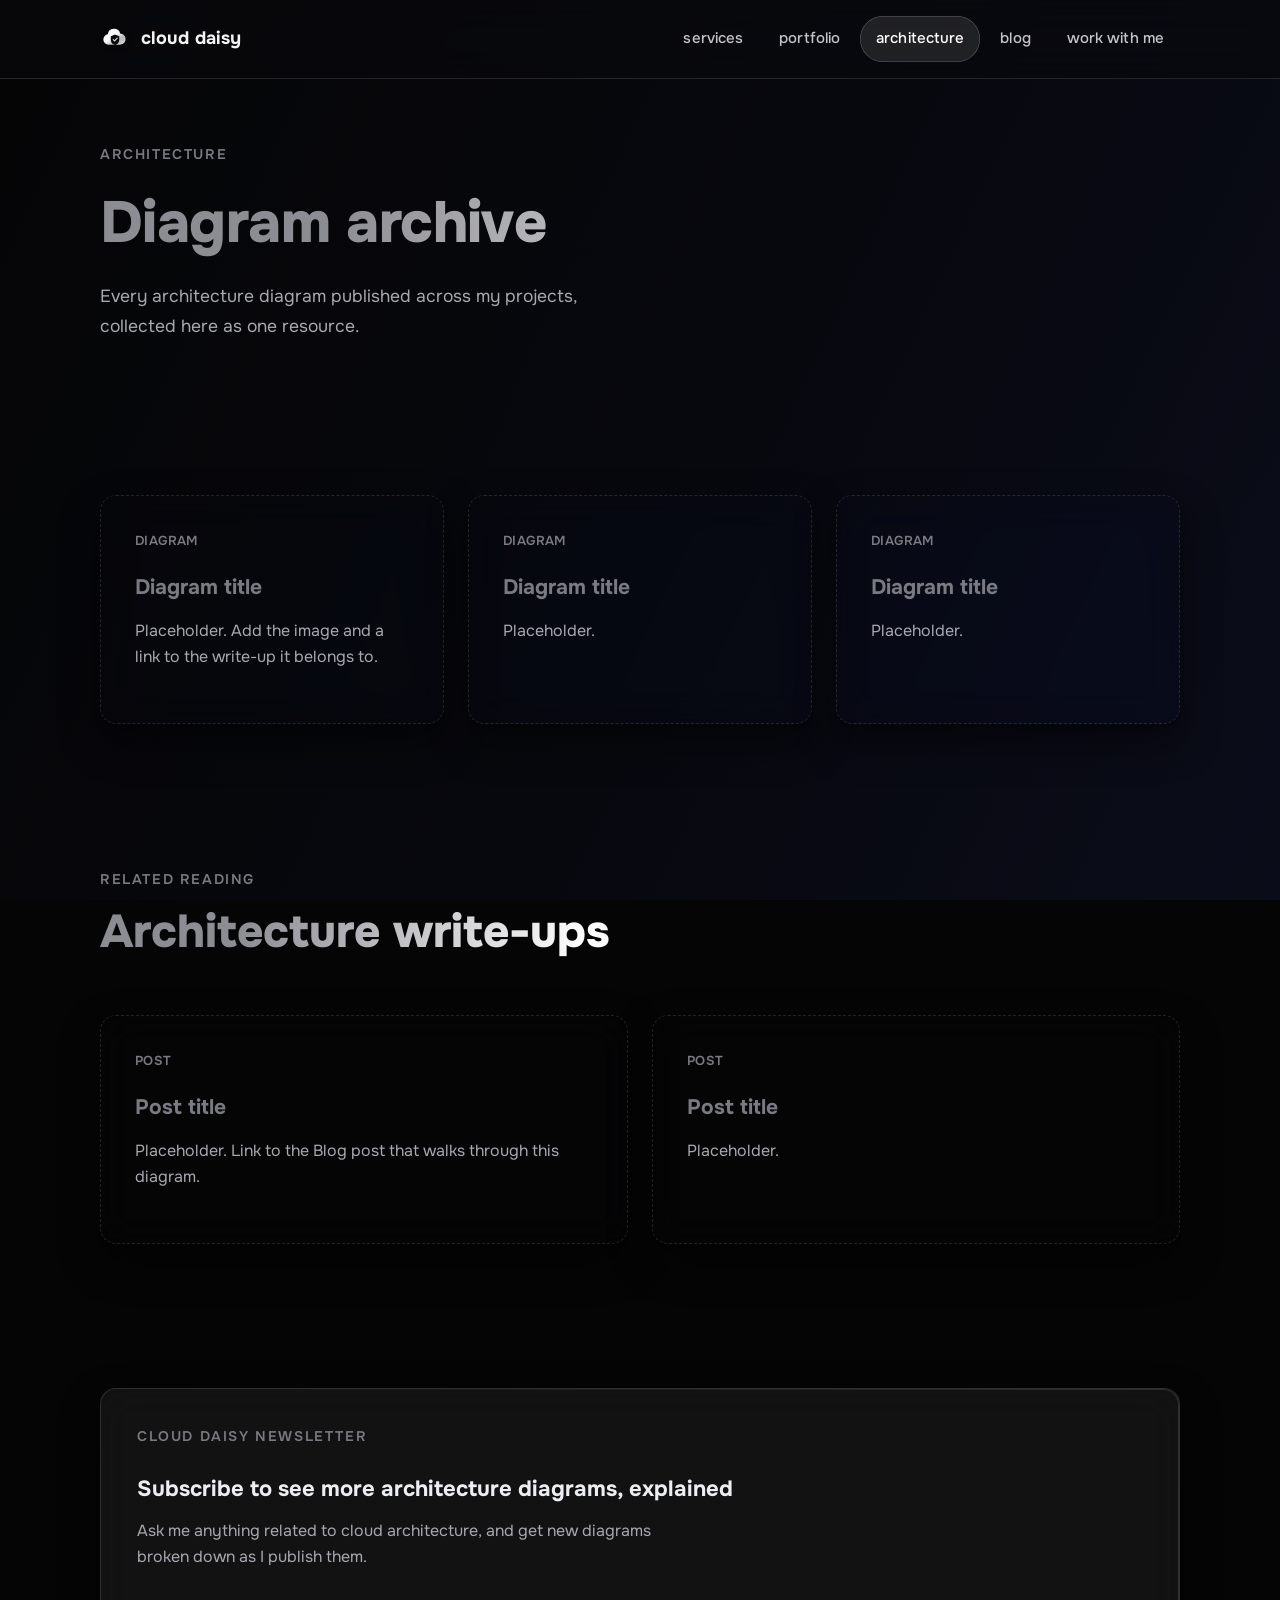
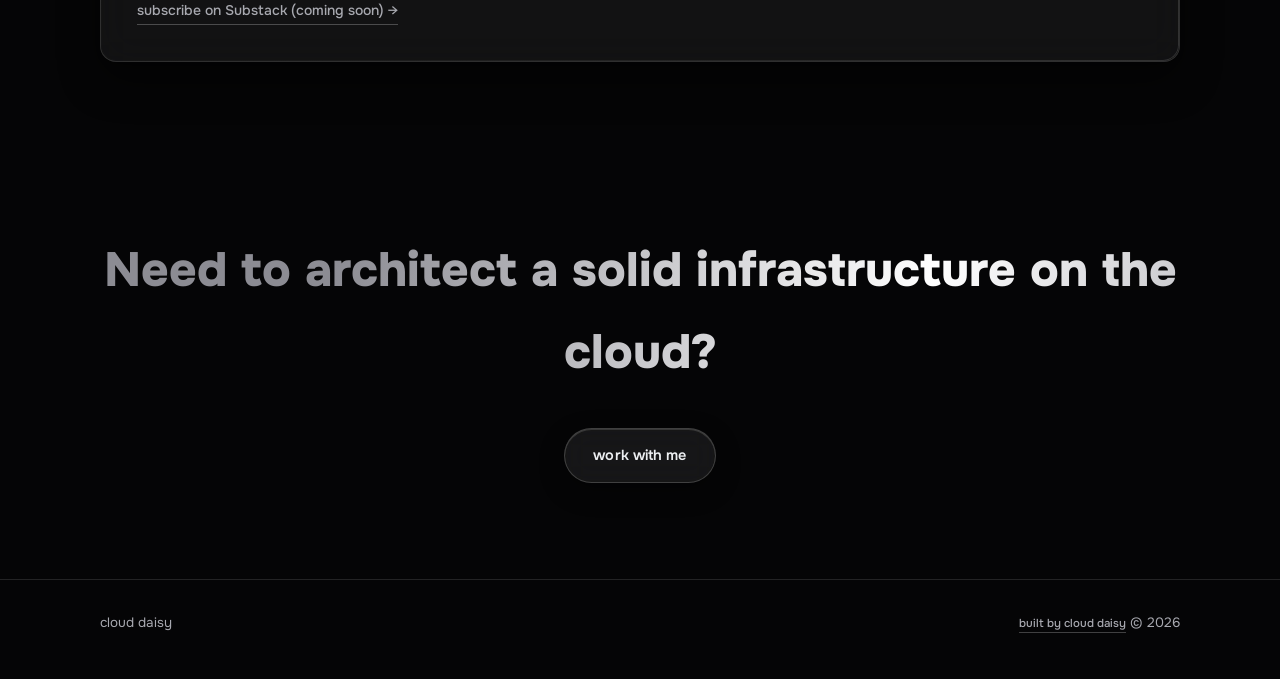
==== architecture.html @ 2414cbc2 "Initial commit" ====
<!DOCTYPE html>
<html lang="en">
<head>
<meta charset="UTF-8">
<meta name="viewport" content="width=device-width, initial-scale=1.0">
<title>Architecture · Cloud Daisy</title>
<link rel="icon" type="image/svg+xml" href="assets/logo.svg">
<link rel="stylesheet" href="style.css">
</head>
<body>

<nav class="nav">
  <div class="wrap">
    <a class="brand" href="index.html"><img src="assets/logo.svg" alt="Cloud Daisy"> cloud daisy</a>
    <ul class="nav-links">
      <li><a href="services.html">services</a></li>
      <li><a href="portfolio.html">portfolio</a></li>
      <li><a href="architecture.html" class="active">architecture</a></li>
      <li><a href="blog.html">blog</a></li>
      <li><a href="work-with-me.html">work with me</a></li>
    </ul>
  </div>
</nav>

<header class="wrap block tight">
  <div class="eyebrow">architecture</div>
  <h1 style="margin:0 0 14px;">Diagram archive</h1>
  <p style="color: var(--text-secondary); max-width: 540px;">Every architecture diagram published across my projects, collected here as one resource.</p>
</header>
<div class="fade-divider"></div>

<section class="block tight">
  <div class="wrap grid-3">
    <div class="card reveal reveal-1 placeholder-card">
      <span class="index">diagram</span>
      <h3 style="color:var(--text-muted);">Diagram title</h3>
      <p>Placeholder. Add the image and a link to the write-up it belongs to.</p>
    </div>
    <div class="card reveal reveal-2 placeholder-card">
      <span class="index">diagram</span>
      <h3 style="color:var(--text-muted);">Diagram title</h3>
      <p>Placeholder.</p>
    </div>
    <div class="card reveal reveal-3 placeholder-card">
      <span class="index">diagram</span>
      <h3 style="color:var(--text-muted);">Diagram title</h3>
      <p>Placeholder.</p>
    </div>
  </div>
</section>

<section class="block tight">
  <div class="wrap">
    <div class="section-head reveal">
      <div class="eyebrow">related reading</div>
      <h2>Architecture write-ups</h2>
    </div>
    <div class="grid-2">
      <div class="card placeholder-card reveal">
        <span class="index">post</span>
        <h3 style="color:var(--text-muted);">Post title</h3>
        <p>Placeholder. Link to the Blog post that walks through this diagram.</p>
      </div>
      <div class="card placeholder-card reveal">
        <span class="index">post</span>
        <h3 style="color:var(--text-muted);">Post title</h3>
        <p>Placeholder.</p>
      </div>
    </div>
  </div>
</section>

<section class="block tight">
  <div class="wrap">
    <div class="card reveal" style="padding: 36px;">
      <div class="eyebrow">cloud daisy newsletter</div>
      <h3 style="font-family: var(--font-display); font-size: 22px; margin: 0 0 10px;">Subscribe to see more architecture diagrams, explained</h3>
      <p class="body-text" style="max-width: 560px;">Ask me anything related to cloud architecture, and get new diagrams broken down as I publish them.</p>
      <a class="link-out" href="#" style="display:inline-block; margin-top: 10px;">subscribe on Substack (coming soon) →</a>
    </div>
  </div>
</section>

<section class="cta-band">
  <div class="wrap reveal">
    <h2>Need to architect a solid infrastructure on the cloud?</h2>
    <a class="btn btn-glass" href="work-with-me.html">work with me</a>
  </div>
</section>

<footer>
  <div class="wrap" style="display:flex; justify-content:space-between; width:100%; flex-wrap:wrap; gap:10px;">
    <span>cloud daisy</span>
    <span><a href="index.html" class="link-out" style="font-size:11.5px;">built by cloud daisy</a> &copy; 2026</span>
  </div>
</footer>

<script src="script.js"></script>
</body>
</html>
---- style.css ----
@import url('https://fonts.googleapis.com/css2?family=Onest:wght@400;500;600;700;800;900&display=swap');

:root {
  /* full black backdrop across the whole site; silver text */
  --bg: #050506;
  --bg-alt: #0c0c0e;
  --text-primary: #eceef1;
  --text-secondary: #a8a9b0;
  --text-muted: #7a7b82;
  --border: rgba(255, 255, 255, 0.12);
  --border-strong: rgba(255, 255, 255, 0.24);
  --card-bg: rgba(255, 255, 255, 0.055);
  --card-bg-hover: rgba(255, 255, 255, 0.09);
  --glass-bg: rgba(255, 255, 255, 0.07);
  --glass-bg-hover: rgba(255, 255, 255, 0.12);
  --glass-border: rgba(255, 255, 255, 0.18);
  --shimmer: linear-gradient(100deg, #8c8c93 10%, #ffffff 35%, #9d9da4 55%, #e2e2e6 75%, #8f8f96 90%);
  --shadow-glass: 0 2px 6px rgba(0,0,0,0.28), 0 18px 40px rgba(0,0,0,0.48);
  --sheen-line: rgba(255, 255, 255, 0.16);

  --font-display: 'Onest', sans-serif;
  --font-body: 'Onest', sans-serif;
  --font-mono: 'Onest', sans-serif;
  --radius: 16px;
  --max-width: 1160px;
}

* { box-sizing: border-box; }

html { scroll-behavior: smooth; }

body {
  margin: 0;
  background: var(--bg);
  color: var(--text-primary);
  font-family: var(--font-body);
  font-size: 17.5px;
  line-height: 1.7;
  -webkit-font-smoothing: antialiased;
  position: relative;
  min-height: 100vh;
  overflow-x: hidden;
}

a { color: inherit; text-decoration: none; }
img { max-width: 100%; display: block; }

.wrap {
  max-width: var(--max-width);
  margin: 0 auto;
  padding: 0 40px;
}

.reveal {
  opacity: 0;
  transform: translateY(22px);
  transition: opacity 0.7s cubic-bezier(0.2, 0.7, 0.2, 1), transform 0.7s cubic-bezier(0.2, 0.7, 0.2, 1);
}
.reveal.in-view { opacity: 1; transform: translateY(0); }
.reveal-1 { transition-delay: 0.08s; }
.reveal-2 { transition-delay: 0.18s; }
.reveal-3 { transition-delay: 0.28s; }
.reveal-4 { transition-delay: 0.38s; }

@media (prefers-reduced-motion: reduce) {
  .reveal { transition: none; }
}

/* ==================================================================
   GLOBAL BACKDROP — one fixed, full-viewport deep indigo sweep that
   sits behind every section on every page (not a gradient redrawn
   per element). A wide, many-stop bell-curve falloff, same indigo
   family as before, so it reads as a slow continuous shift in tone
   with no hard edges. Because it's sized and positioned to the
   viewport rather than to any single header/section box, there's no
   seam between the hero, the shorter non-home headers, the CTA
   bands, or anything in between — it's the same sweep everywhere.
   Everything painted on top (nav, cards, buttons, badges, footer)
   stays translucent glass so this reads through continuously.
   ================================================================== */

body::before {
  content: "";
  position: fixed;
  inset: 0;
  z-index: -1;
  background:
    linear-gradient(115deg,
      rgba(28, 38, 92, 0)    0%,
      rgba(28, 38, 92, 0.10) 22%,
      rgba(28, 38, 92, 0.22) 38%,
      rgba(28, 38, 92, 0.30) 50%,
      rgba(28, 38, 92, 0.22) 62%,
      rgba(28, 38, 92, 0.10) 78%,
      rgba(28, 38, 92, 0)    100%
    ),
    var(--bg);
  background-size: 260% 260%, 100% 100%;
  animation: sheenIndigo 24s ease-in-out infinite alternate;
}

@keyframes sheenIndigo {
  0%   { background-position: 0% 0%, 0 0; }
  100% { background-position: 100% 0%, 0 0; }
}

@media (prefers-reduced-motion: reduce) {
  body::before { animation: none; }
}

body > header,
.cta-band {
  position: relative;
  background: transparent;
}

footer {
  position: relative;
  background: transparent;
  color: var(--text-secondary);
  border-top: 0.5px solid var(--border);
}

/* ==================================================================
   NAV — always dark glass, floats above every section
   ================================================================== */

.nav {
  position: sticky;
  top: 0;
  z-index: 50;
  background: rgba(10, 10, 12, 0.68);
  backdrop-filter: blur(18px) saturate(160%);
  -webkit-backdrop-filter: blur(18px) saturate(160%);
  border-bottom: 0.5px solid rgba(255, 255, 255, 0.12);
}

.nav .wrap {
  display: flex;
  align-items: center;
  justify-content: space-between;
  padding-top: 16px;
  padding-bottom: 16px;
}

.brand {
  display: flex;
  align-items: center;
  gap: 11px;
  font-family: var(--font-display);
  font-weight: 700;
  font-size: 18px;
  letter-spacing: 0.1px;
  color: #f3f3f3;
}

.brand img {
  width: 30px;
  height: 30px;
  object-fit: contain;
  flex-shrink: 0;
  filter: drop-shadow(0 1px 3px rgba(0,0,0,0.4));
}

.nav-links {
  display: flex;
  gap: 4px;
  list-style: none;
  margin: 0;
  padding: 0;
  font-family: var(--font-display);
  font-size: 15px;
  font-weight: 500;
  letter-spacing: 0.1px;
  text-transform: lowercase;
}

.nav-links a {
  position: relative;
  display: inline-block;
  color: #c4c4c8;
  padding: 10px 16px;
  border-radius: 999px;
  transition: color 0.2s ease, background 0.25s ease;
}

.nav-links a:hover, .nav-links a.active {
  color: #ffffff;
  background: rgba(255, 255, 255, 0.1);
  backdrop-filter: blur(10px);
  -webkit-backdrop-filter: blur(10px);
  box-shadow: inset 0 0 0 0.5px rgba(255,255,255,0.3);
}

@media (max-width: 760px) {
  .nav-links { display: none; }
}

/* ==================================================================
   SHIMMER — buttons keep the diagonal sweep across their surface;
   glass cards get a thin traveling shine confined to their edge only
   (no beam crossing the card face). The carousel badges on the home
   page have no shimmer at all.
   ================================================================== */

.btn {
  position: relative;
  overflow: hidden;
}

.btn::after {
  content: '';
  position: absolute;
  top: 0;
  left: -60%;
  width: 40%;
  height: 100%;
  background: linear-gradient(115deg, transparent 0%, var(--sheen-line) 50%, transparent 100%);
  transform: skewX(-18deg);
  animation: glassSheen 5.5s ease-in-out infinite;
  pointer-events: none;
}

@keyframes glassSheen {
  0%   { left: -60%; }
  35%  { left: -60%; }
  70%  { left: 140%; }
  100% { left: 140%; }
}

.card, .text-box, .pricing-box, .review-card, .accordion-card, .cert-frame {
  position: relative;
}

.card::after, .text-box::after, .pricing-box::after,
.review-card::after, .accordion-card::after, .cert-frame::after {
  content: '';
  position: absolute;
  inset: 0;
  border-radius: inherit;
  padding: 1px;
  background: linear-gradient(115deg, transparent 0%, var(--sheen-line) 50%, transparent 100%);
  background-size: 240% 240%;
  -webkit-mask: linear-gradient(#fff 0 0) content-box, linear-gradient(#fff 0 0);
  -webkit-mask-composite: xor;
  mask-composite: exclude;
  animation: glassSheenEdge 7s ease-in-out infinite;
  pointer-events: none;
}

@keyframes glassSheenEdge {
  0%   { background-position: 0% 0%; }
  50%  { background-position: 100% 100%; }
  100% { background-position: 0% 0%; }
}

@media (prefers-reduced-motion: reduce) {
  .btn::after,
  .card::after, .text-box::after, .pricing-box::after,
  .review-card::after, .accordion-card::after, .cert-frame::after { animation: none; display: none; }
}

/* ==================================================================
   LIQUID GLASS BUTTONS
   ================================================================== */

.btn {
  display: inline-flex;
  align-items: center;
  justify-content: center;
  gap: 8px;
  font-family: var(--font-display);
  font-size: 14.5px;
  font-weight: 600;
  letter-spacing: 0.1px;
  padding: 14px 28px;
  border-radius: 999px;
  cursor: pointer;
  transition: background 0.25s ease, border-color 0.25s ease, transform 0.15s ease, box-shadow 0.25s ease;
  border: 0.5px solid var(--border-strong);
}

.btn:hover { transform: translateY(-2px); }
.btn:active { transform: scale(0.98); }

.btn-glass {
  background: var(--glass-bg);
  backdrop-filter: blur(14px) saturate(160%);
  -webkit-backdrop-filter: blur(14px) saturate(160%);
  color: var(--text-primary);
  border-color: var(--glass-border);
  box-shadow: inset 0 1px 0 rgba(255,255,255,0.14), 0 8px 24px rgba(0,0,0,0.35);
}
.btn-glass:hover {
  background: var(--glass-bg-hover);
  box-shadow: inset 0 1px 0 rgba(255,255,255,0.2), 0 10px 28px rgba(0,0,0,0.4);
}

.btn-ghost {
  background: transparent;
  border-color: var(--border-strong);
  color: var(--text-secondary);
  backdrop-filter: blur(6px);
  -webkit-backdrop-filter: blur(6px);
}
.btn-ghost:hover {
  color: var(--text-primary);
  border-color: var(--glass-border);
  background: var(--glass-bg);
}

/* ==================================================================
   HERO
   ================================================================== */

.hero {
  position: relative;
  padding: 76px 0 130px;
}

.hero-copy { max-width: 900px; }

.eyebrow {
  font-family: var(--font-display);
  font-size: 14px;
  font-weight: 600;
  color: var(--text-muted);
  letter-spacing: 1.6px;
  text-transform: uppercase;
  margin-bottom: 22px;
}

.hero h1, body > header:not(.hero) h1, .cta-band h2, .section-head h2, .service-title {
  font-family: var(--font-display);
  font-weight: 800;
  background: var(--shimmer);
  background-size: 220% 100%;
  -webkit-background-clip: text;
  background-clip: text;
  color: transparent;
  animation: shimmer 7s ease-in-out infinite;
  padding-bottom: 0.1em;
}

strong, b {
  font-family: var(--font-display);
  font-weight: 800;
  background: var(--shimmer);
  background-size: 220% 100%;
  -webkit-background-clip: text;
  background-clip: text;
  color: transparent;
  animation: shimmer 7s ease-in-out infinite;
  padding-bottom: 0.1em;
  display: inline-block;
}

@keyframes shimmer {
  0%   { background-position: 0% 50%; }
  50%  { background-position: 100% 50%; }
  100% { background-position: 0% 50%; }
}

@media (prefers-reduced-motion: reduce) {
  .hero h1, .cta-band h2, .section-head h2, .service-title, strong, b { animation: none; }
}

.hero h1 {
  font-size: clamp(56px, 9vw, 128px);
  line-height: 1.12;
  letter-spacing: -0.02em;
  margin: 0 0 28px;
}

.hero p {
  font-size: 20px;
  line-height: 1.6;
  color: var(--text-secondary);
  max-width: 560px;
  margin: 0 0 40px;
}

.hero-actions { display: flex; gap: 16px; flex-wrap: wrap; }

/* Non-home page headers: same opening treatment, smaller scale.
   No background of their own — they sit on the shared fixed backdrop,
   so there's no boxed edge or seam against the rest of the page. */
body > header:not(.hero) {
  padding-top: 64px;
  padding-bottom: 64px;
}
body > header:not(.hero) h1 {
  font-size: clamp(38px, 5.5vw, 58px);
  line-height: 1.22;
  letter-spacing: -0.01em;
}

/* ---------- Fade transition after hero/header ---------- */

.fade-divider {
  display: block;
  width: 100%;
  height: 70px;
  margin-top: -70px;
  position: relative;
  z-index: 1;
  pointer-events: none;
  background: transparent;
}

/* ==================================================================
   BADGE CAROUSEL — borderless, floats on section background,
   edges soft-fade instead of hard-cropping
   ================================================================== */

.carousel-section {
  padding: 34px 0;
  overflow: hidden;
  -webkit-mask-image: linear-gradient(90deg, transparent 0%, black 8%, black 92%, transparent 100%);
  mask-image: linear-gradient(90deg, transparent 0%, black 8%, black 92%, transparent 100%);
}

.carousel-track {
  display: flex;
  gap: 26px;
  width: max-content;
  animation: scroll-left 34s linear infinite;
  align-items: center;
}

.carousel-section:hover .carousel-track { animation-play-state: paused; }

.badge {
  display: flex;
  align-items: center;
  justify-content: center;
  width: 128px;
  height: 128px;
  flex-shrink: 0;
  border-radius: 24px;
  background: #0a0a0c;
  box-shadow: 0 10px 26px rgba(0,0,0,0.4), 0 2px 6px rgba(0,0,0,0.3);
  padding: 18px;
  transition: transform 0.25s ease;
}
.badge:hover { transform: translateY(-3px); }

.badge img {
  max-width: 100%;
  max-height: 100%;
  width: auto;
  height: auto;
  object-fit: contain;
}

@keyframes scroll-left {
  from { transform: translateX(0); }
  to { transform: translateX(-50%); }
}

@media (prefers-reduced-motion: reduce) {
  .carousel-track { animation: none; overflow-x: auto; }
}

/* ==================================================================
   SECTIONS, CARDS, GRIDS
   ================================================================== */

section.block { padding: 110px 0; }
section.block.tight { padding: 72px 0; }

.section-head { margin-bottom: 52px; max-width: 640px; }
.section-head .eyebrow { margin-bottom: 14px; }

.section-head h2 {
  font-size: clamp(30px, 4vw, 46px);
  line-height: 1.14;
  margin: 0 0 16px;
}

.section-head p { color: var(--text-secondary); font-size: 18px; margin: 0; }

.card {
  background: var(--card-bg);
  backdrop-filter: blur(18px) saturate(150%);
  -webkit-backdrop-filter: blur(18px) saturate(150%);
  border: 0.5px solid var(--border);
  border-radius: var(--radius);
  padding: 34px;
  box-shadow: var(--shadow-glass);
  transition: transform 0.3s ease, border-color 0.3s ease, background 0.3s ease, box-shadow 0.3s ease;
}

.card:hover {
  border-color: var(--border-strong);
  background: var(--card-bg-hover);
  transform: translateY(-4px);
  box-shadow: 0 4px 10px rgba(0,0,0,0.3), 0 22px 46px rgba(0,0,0,0.5);
}

.grid-3 { display: grid; grid-template-columns: repeat(3, 1fr); gap: 24px; }
.grid-2 { display: grid; grid-template-columns: repeat(2, 1fr); gap: 24px; }

@media (max-width: 900px) {
  .grid-3 { grid-template-columns: 1fr; }
  .grid-2 { grid-template-columns: 1fr; }
  .hero { padding: 56px 0 88px; }
}

.card .index {
  font-family: var(--font-display);
  font-size: 13px;
  font-weight: 600;
  letter-spacing: 0.4px;
  text-transform: uppercase;
  color: var(--text-muted);
  margin-bottom: 18px;
  display: block;
}

.card h3 {
  font-family: var(--font-display);
  font-size: 21px;
  font-weight: 700;
  margin: 0 0 12px;
  color: var(--text-primary);
}

.card p { color: var(--text-secondary); font-size: 16px; line-height: 1.6; margin: 0 0 20px; }

.card .rate {
  font-family: var(--font-display);
  font-size: 14.5px;
  font-weight: 600;
  color: var(--text-primary);
  border-top: 0.5px solid var(--border);
  padding-top: 16px;
}

.placeholder-card {
  background: transparent;
  border: 0.5px dashed var(--border);
  color: var(--text-muted);
}
.placeholder-card .index { color: var(--text-muted); }
.placeholder-card::after { display: none; }

.cta-band {
  padding: 96px 0;
  text-align: center;
}

.cta-band h2 {
  font-size: clamp(30px, 4.5vw, 48px);
  margin: 0 0 30px;
}

footer {
  padding: 32px 0 44px;
  font-family: var(--font-display);
  font-size: 13.5px;
}

.divider { height: 0.5px; background: var(--border); border: none; margin: 0; }

.link-out {
  font-family: var(--font-display);
  font-size: 14px;
  font-weight: 500;
  color: var(--text-secondary);
  border-bottom: 0.5px solid var(--border-strong);
  padding-bottom: 1px;
  transition: color 0.2s ease;
}
.link-out:hover { color: var(--text-primary); }

/* ---------- Pricing & service breakdown ---------- */

.price-tag {
  font-family: var(--font-display);
  font-size: 27px;
  font-weight: 700;
  color: var(--text-primary);
  margin-bottom: 6px;
}

.price-note {
  font-family: var(--font-display);
  font-size: 13px;
  color: var(--text-muted);
}

.service-block { padding: 76px 0; border-top: 0.5px solid var(--border); }
.service-block:first-child { border-top: none; }

.service-kicker {
  font-family: var(--font-display);
  font-size: 13px;
  font-weight: 600;
  letter-spacing: 0.6px;
  text-transform: uppercase;
  color: var(--text-muted);
  margin-bottom: 10px;
}

.service-title {
  font-size: clamp(28px, 3.6vw, 38px);
  margin: 0 0 26px;
}

.subhead {
  font-family: var(--font-display);
  font-size: 15.5px;
  font-weight: 700;
  color: var(--text-primary);
  margin: 0 0 12px;
}

.body-text { color: var(--text-secondary); font-size: 16px; line-height: 1.7; margin: 0 0 10px; }

/* ---------- Boxed text panels (services page) ---------- */

.text-box {
  background: var(--card-bg);
  backdrop-filter: blur(18px) saturate(150%);
  -webkit-backdrop-filter: blur(18px) saturate(150%);
  border: 0.5px solid var(--border);
  border-radius: var(--radius);
  padding: 30px 32px;
  box-shadow: var(--shadow-glass);
}
.text-box .subhead { margin-bottom: 10px; }
.text-box .body-text:last-child { margin-bottom: 0; }

/* ---------- Elongated SaaS-style pricing row (services 01 & 02) ---------- */

.pricing-row {
  display: grid;
  grid-template-columns: repeat(auto-fit, minmax(250px, 1fr));
  gap: 20px;
  margin-top: 4px;
  align-items: stretch;
}

.pricing-box {
  background: var(--card-bg);
  backdrop-filter: blur(18px) saturate(150%);
  -webkit-backdrop-filter: blur(18px) saturate(150%);
  border: 0.5px solid var(--border);
  border-radius: var(--radius);
  padding: 32px 30px;
  box-shadow: var(--shadow-glass);
  text-align: left;
  display: flex;
  flex-direction: column;
}

.pricing-box .index {
  font-family: var(--font-display);
  font-size: 12.5px;
  font-weight: 600;
  letter-spacing: 0.4px;
  text-transform: uppercase;
  color: var(--text-muted);
  margin-bottom: 14px;
  display: block;
}

.pricing-box .price-tag { font-size: 30px; }
.pricing-box .price-desc { color: var(--text-secondary); font-size: 14.5px; line-height: 1.55; margin-top: 8px; }
.pricing-box .price-desc:last-child { margin-bottom: 0; }

.pricing-box .whatyouget { margin-top: 16px; }

@media (max-width: 760px) {
  .pricing-row { grid-template-columns: 1fr; }
}

/* ---------- Feature/what-you-get bullet lists (pricing boxes) ---------- */

.whatyouget {
  list-style: none;
  margin: 0;
  padding: 0;
  font-size: 14.5px;
  color: var(--text-secondary);
}

.whatyouget li {
  padding: 9px 0 9px 20px;
  border-top: 0.5px solid var(--border);
  position: relative;
  line-height: 1.5;
}
.whatyouget li:first-child { border-top: none; padding-top: 0; }
.whatyouget li::before {
  content: '·';
  position: absolute;
  left: 4px;
  color: var(--text-muted);
}

.price-footnote {
  font-family: var(--font-display);
  font-size: 12.5px;
  font-style: italic;
  color: var(--text-muted);
  margin-top: 14px;
}

/* ---------- Accordion card (03 · Cloud Engineering & SysOps) ---------- */

.accordion-card {
  background: var(--card-bg);
  backdrop-filter: blur(18px) saturate(150%);
  -webkit-backdrop-filter: blur(18px) saturate(150%);
  border: 0.5px solid var(--border);
  border-radius: var(--radius);
  box-shadow: var(--shadow-glass);
  padding: 8px 32px;
  margin-top: 20px;
}

.accordion-item {
  border-top: 0.5px solid var(--border);
  padding: 6px 0;
}
.accordion-item:first-child { border-top: none; }

.accordion-item summary {
  list-style: none;
  cursor: pointer;
  display: flex;
  align-items: center;
  justify-content: space-between;
  gap: 20px;
  padding: 20px 0;
  font-family: var(--font-display);
  font-size: 15.5px;
  font-weight: 700;
  color: var(--text-primary);
}
.accordion-item summary::-webkit-details-marker { display: none; }
.accordion-item summary::marker { content: ''; }

.acc-icon {
  flex-shrink: 0;
  width: 26px;
  height: 26px;
  border-radius: 50%;
  border: 0.5px solid var(--border-strong);
  display: flex;
  align-items: center;
  justify-content: center;
  font-size: 16px;
  font-weight: 500;
  color: var(--text-secondary);
  transition: transform 0.25s ease;
}
.accordion-item[open] .acc-icon { transform: rotate(45deg); }

.acc-body { padding: 0 0 26px; }
.acc-body .body-text:last-child { margin-bottom: 0; }
.acc-body .btn { margin-top: 6px; }

/* ---------- Reviews / testimonials — float like badges, no boxed border ---------- */

.reviews-section { overflow: hidden; padding: 10px 0 6px; }

.reviews-track {
  display: flex;
  gap: 22px;
  width: max-content;
  animation: scroll-left 36s linear infinite;
}

.reviews-section:hover .reviews-track { animation-play-state: paused; }

.review-card {
  width: 320px;
  flex-shrink: 0;
  background: var(--card-bg);
  backdrop-filter: blur(18px) saturate(150%);
  -webkit-backdrop-filter: blur(18px) saturate(150%);
  border: none;
  border-radius: var(--radius);
  padding: 26px;
  box-shadow: var(--shadow-glass);
  transition: transform 0.25s ease;
}
.review-card:hover { transform: translateY(-3px); }

.review-card p { font-size: 14.5px; color: var(--text-secondary); margin: 0 0 16px; line-height: 1.6; }
.review-card .who { font-family: var(--font-display); font-size: 12.5px; color: var(--text-muted); }

/* ---------- About-me photo (Work With Me page) ---------- */

.about-flex {
  display: flex;
  align-items: flex-start;
  gap: 40px;
}

.about-photo {
  width: 140px;
  height: 140px;
  border-radius: 999px;
  flex-shrink: 0;
  background-size: cover;
  background-position: center top;
  border: 0.5px solid var(--border-strong);
  box-shadow: 0 10px 30px rgba(0,0,0,0.4);
}

@media (max-width: 640px) {
  .about-flex { flex-direction: column; align-items: flex-start; }
  .about-photo { width: 110px; height: 110px; }
}

/* ---------- Certification photo gallery (Work With Me page) ---------- */

.cert-grid {
  display: grid;
  grid-template-columns: repeat(2, 1fr);
  gap: 24px;
}

.cert-item { display: block; }

.cert-frame {
  border-radius: var(--radius);
  border: 0.5px solid var(--border);
  background: #0a0a0c;
  box-shadow: var(--shadow-glass);
  aspect-ratio: 4 / 3;
}

.cert-frame img {
  width: 100%;
  height: 100%;
  object-fit: cover;
  transition: transform 0.5s ease;
}

.cert-item:hover .cert-frame img { transform: scale(1.06); }

.cert-caption {
  margin: 14px 2px 0;
  font-size: 14.5px;
  color: var(--text-secondary);
  letter-spacing: 0.1px;
}

@media (max-width: 640px) {
  .cert-grid { grid-template-columns: 1fr; }
}
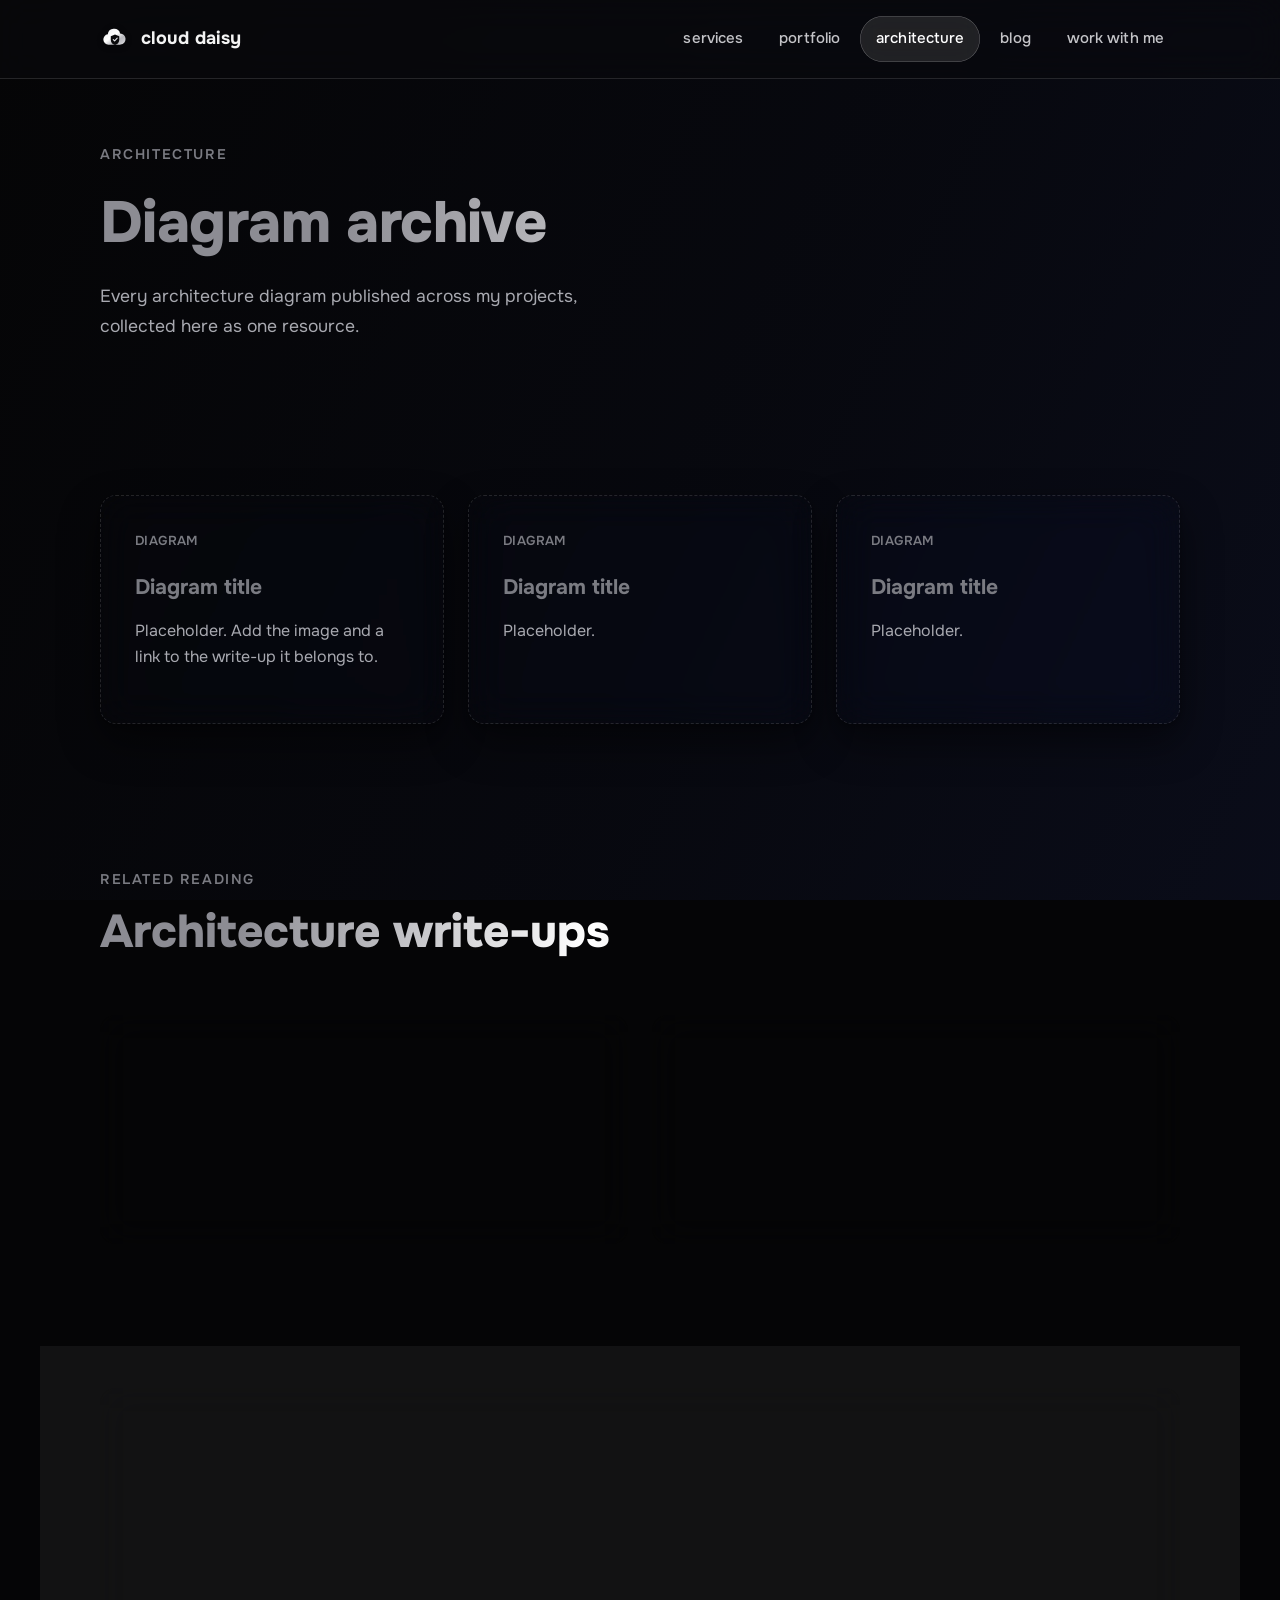
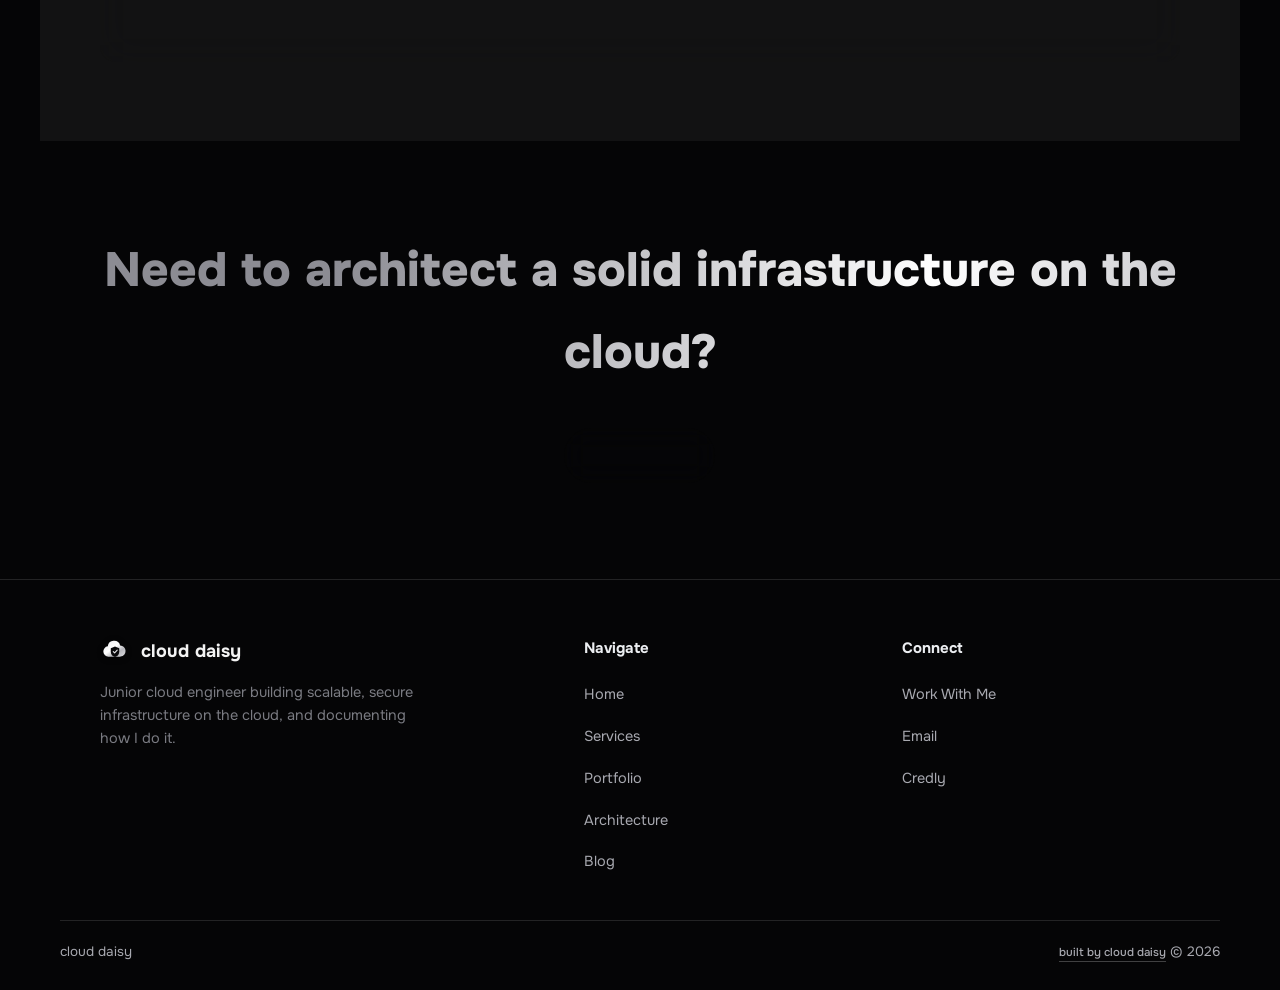
==== commit c17b546f: "add mobile nav and footer links" ====
--- a/architecture.html
+++ b/architecture.html
@@ -19,6 +19,9 @@
       <li><a href="blog.html">blog</a></li>
       <li><a href="work-with-me.html">work with me</a></li>
     </ul>
+    <button class="nav-toggle" id="navToggle" aria-label="Toggle menu" aria-expanded="false">
+      <span></span><span></span><span></span>
+    </button>
   </div>
 </nav>
 
@@ -89,7 +92,31 @@
 </section>
 
 <footer>
-  <div class="wrap" style="display:flex; justify-content:space-between; width:100%; flex-wrap:wrap; gap:10px;">
+  <div class="wrap footer-grid">
+    <div class="footer-brand">
+      <a class="brand" href="index.html"><img src="assets/logo.svg" alt="Cloud Daisy"> cloud daisy</a>
+      <p class="footer-tagline">Junior cloud engineer building scalable, secure infrastructure on the cloud, and documenting how I do it.</p>
+    </div>
+    <div class="footer-col">
+      <div class="footer-heading">Navigate</div>
+      <ul class="footer-links">
+        <li><a href="index.html">Home</a></li>
+        <li><a href="services.html">Services</a></li>
+        <li><a href="portfolio.html">Portfolio</a></li>
+        <li><a href="architecture.html">Architecture</a></li>
+        <li><a href="blog.html">Blog</a></li>
+      </ul>
+    </div>
+    <div class="footer-col">
+      <div class="footer-heading">Connect</div>
+      <ul class="footer-links">
+        <li><a href="work-with-me.html">Work With Me</a></li>
+        <li><a href="mailto:daisy@cloud-daisy.com">Email</a></li>
+        <li><a href="#" target="_blank" rel="noopener">Credly</a></li>
+      </ul>
+    </div>
+  </div>
+  <div class="wrap footer-bottom">
     <span>cloud daisy</span>
     <span><a href="index.html" class="link-out" style="font-size:11.5px;">built by cloud daisy</a> &copy; 2026</span>
   </div>
--- a/style.css
+++ b/style.css
@@ -192,8 +192,57 @@
   box-shadow: inset 0 0 0 0.5px rgba(255,255,255,0.3);
 }
 
+.nav-toggle {
+  display: none;
+  background: none;
+  border: none;
+  cursor: pointer;
+  padding: 8px;
+  flex-direction: column;
+  gap: 5px;
+}
+
+.nav-toggle span {
+  display: block;
+  width: 24px;
+  height: 2px;
+  background: var(--text-primary);
+  border-radius: 2px;
+  transition: transform 0.25s ease, opacity 0.25s ease;
+}
+
 @media (max-width: 760px) {
-  .nav-links { display: none; }
+  .nav-toggle { display: flex; }
+
+  .nav-links {
+    display: flex;
+    flex-direction: column;
+    position: absolute;
+    top: 100%;
+    left: 0;
+    right: 0;
+    background: rgba(10, 10, 12, 0.92);
+    backdrop-filter: blur(18px) saturate(160%);
+    -webkit-backdrop-filter: blur(18px) saturate(160%);
+    border-bottom: 0.5px solid rgba(255, 255, 255, 0.12);
+    padding: 12px 20px 20px;
+    gap: 4px;
+    max-height: 0;
+    overflow: hidden;
+    opacity: 0;
+    transition: max-height 0.3s ease, opacity 0.25s ease;
+  }
+
+  .nav-links.mobile-open {
+    max-height: 400px;
+    opacity: 1;
+  }
+
+  .nav-links a { padding: 12px 14px; border-radius: 10px; }
+
+  .nav.menu-open .nav-toggle span:nth-child(1) { transform: translateY(7px) rotate(45deg); }
+  .nav.menu-open .nav-toggle span:nth-child(2) { opacity: 0; }
+  .nav.menu-open .nav-toggle span:nth-child(3) { transform: translateY(-7px) rotate(-45deg); }
 }
 
 /* ==================================================================
@@ -555,10 +604,43 @@
   margin: 0 0 30px;
 }
 
-footer {
-  padding: 32px 0 44px;
-  font-family: var(--font-display);
+footer { padding: 56px 0 0; font-family: var(--font-display); }
+
+.footer-grid {
+  display: grid;
+  grid-template-columns: 1.6fr 1fr 1fr;
+  gap: 40px;
+  padding-bottom: 44px;
+}
+
+.footer-brand .brand { margin-bottom: 14px; }
+.footer-tagline { color: var(--text-muted); font-size: 14.5px; line-height: 1.6; max-width: 320px; margin: 0; }
+
+.footer-heading {
+  font-family: var(--font-display);
+  font-weight: 700;
+  font-size: 15px;
+  color: var(--text-primary);
+  margin-bottom: 18px;
+}
+
+.footer-links { list-style: none; margin: 0; padding: 0; display: flex; flex-direction: column; gap: 12px; }
+.footer-links a { color: var(--text-secondary); font-size: 14.5px; transition: color 0.2s ease; }
+.footer-links a:hover { color: var(--text-primary); }
+
+.footer-bottom {
+  display: flex;
+  justify-content: space-between;
+  flex-wrap: wrap;
+  gap: 10px;
+  padding: 20px 0 26px;
+  border-top: 0.5px solid var(--border);
   font-size: 13.5px;
+  color: var(--text-secondary);
+}
+
+@media (max-width: 700px) {
+  .footer-grid { grid-template-columns: 1fr; gap: 32px; }
 }
 
 .divider { height: 0.5px; background: var(--border); border: none; margin: 0; }
